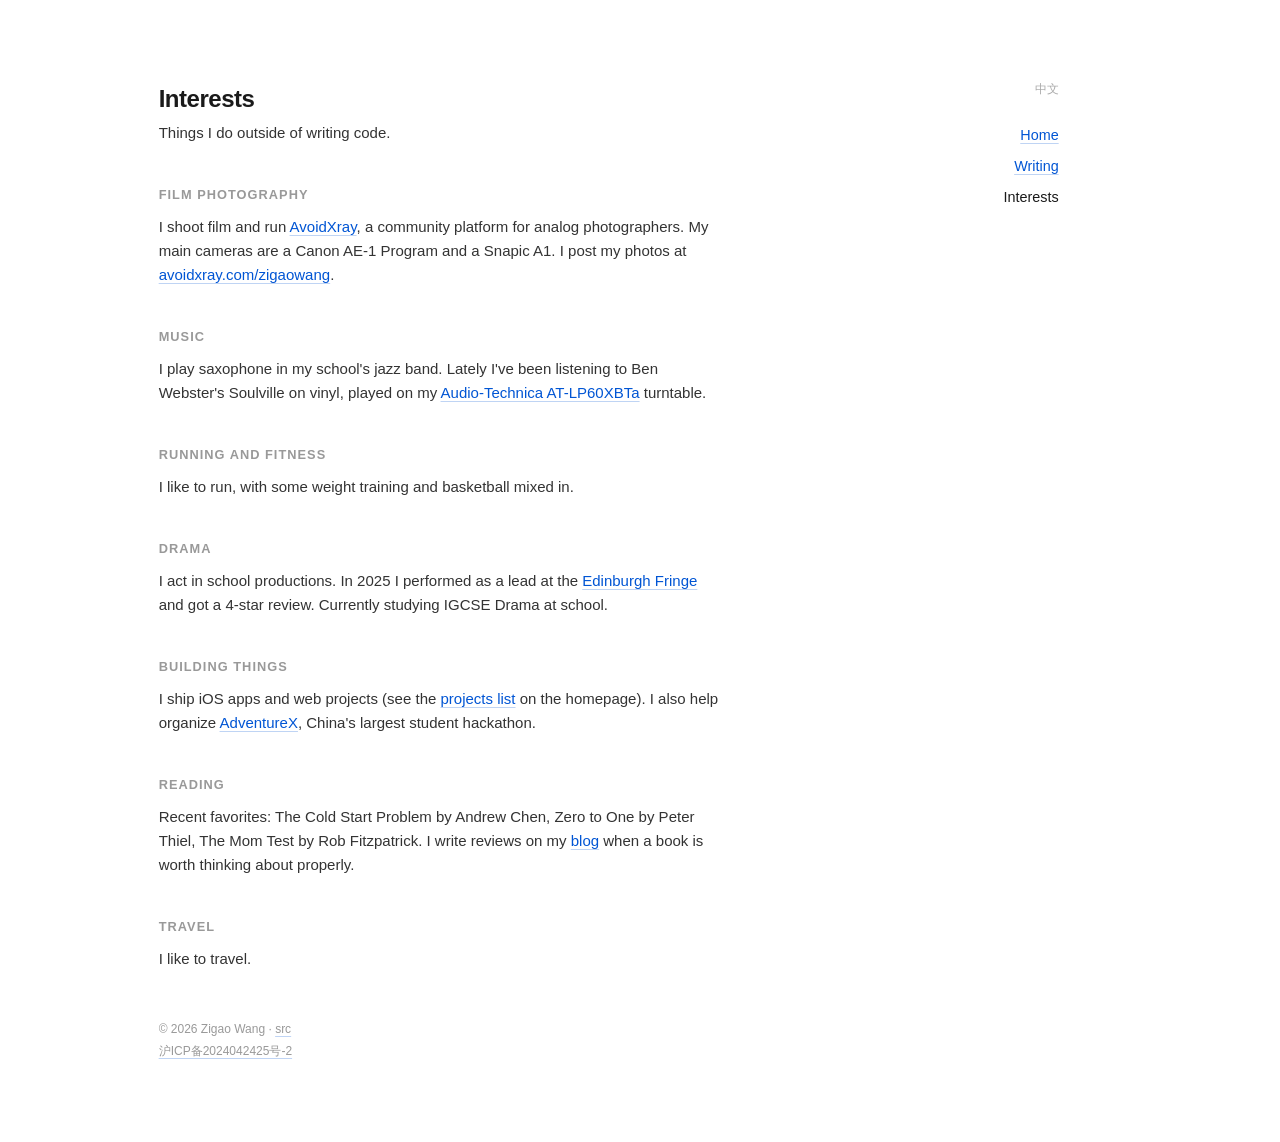
==== interests/index.html @ 8fe4b37e "refactor: directory-based URLs with relative paths" ====
<!DOCTYPE html>
<html lang="en">
<head>
  <meta charset="UTF-8">
  <meta name="viewport" content="width=device-width, initial-scale=1.0">
  <title>Interests — Zigao Wang</title>
  <link rel="icon" type="image/png" href="/favicon/favicon-96x96.png" sizes="96x96">
  <link rel="icon" type="image/svg+xml" href="/favicon/favicon.svg">
  <link rel="shortcut icon" href="/favicon/favicon.ico">
  <link rel="apple-touch-icon" sizes="180x180" href="/favicon/apple-touch-icon.png">
  <link rel="manifest" href="/favicon/site.webmanifest">
  <link rel="stylesheet" href="../styles.css">
  <meta name="description" content="Zigao Wang's interests — film photography, music, running, drama, reading, travel.">
  <script async src="https://www.googletagmanager.com/gtag/js?id=G-WPB8T94YE5"></script>
  <script>
    window.dataLayer = window.dataLayer || [];
    function gtag(){dataLayer.push(arguments);}
    gtag('js', new Date());
    gtag('config', 'G-WPB8T94YE5');
  </script>
</head>
<body>
  <div class="page-layout">
    <main>
      <h1>Interests</h1>

      <p class="bio">Things I do outside of writing code.</p>

      <section>
        <h2>Film photography</h2>
        <p>I shoot film and run <a href="https://avoidxray.com">AvoidXray</a>, a community platform for analog photographers. My main cameras are a Canon AE-1 Program and a Snapic A1. I post my photos at <a href="https://avoidxray.com/zigaowang">avoidxray.com/zigaowang</a>.</p>
      </section>

      <section>
        <h2>Music</h2>
        <p>I play saxophone in my school's jazz band. Lately I've been listening to Ben Webster's Soulville on vinyl, played on my <a href="https://www.audio-technica.com.hk/index.php?op=productdetails&pid=1459&cid=30&sid=52&lang=eng">Audio-Technica AT-LP60XBTa</a> turntable.</p>
      </section>

      <section>
        <h2>Running and fitness</h2>
        <p>I like to run, with some weight training and basketball mixed in.</p>
      </section>

      <section>
        <h2>Drama</h2>
        <p>I act in school productions. In 2025 I performed as a lead at the <a href="https://www.edfringe.com">Edinburgh Fringe</a> and got a 4-star review. Currently studying IGCSE Drama at school.</p>
      </section>

      <section>
        <h2>Building things</h2>
        <p>I ship iOS apps and web projects (see the <a href="../">projects list</a> on the homepage). I also help organize <a href="https://adventure-x.org">AdventureX</a>, China's largest student hackathon.</p>
      </section>

      <section>
        <h2>Reading</h2>
        <p>Recent favorites: The Cold Start Problem by Andrew Chen, Zero to One by Peter Thiel, The Mom Test by Rob Fitzpatrick. I write reviews on my <a href="https://blog.zigao.wang">blog</a> when a book is worth thinking about properly.</p>
      </section>

      <section>
        <h2>Travel</h2>
        <p>I like to travel.</p>
      </section>

      <footer>&copy; 2026 Zigao Wang · <a href="https://github.com/ZigaoWang/zigao.wang_new">src</a><br><a href="https://beian.miit.gov.cn/">沪ICP备2024042425号-2</a></footer>
    </main>

    <aside>
      <div class="lang-toggle"><a href="../zh/interests/">中文</a></div>
      <nav class="elsewhere">
        <a href="../">Home</a>
        <a href="../writing/">Writing</a>
        <a href="../interests/" aria-current="page">Interests</a>
      </nav>
    </aside>
  </div>
</body>
</html>
---- styles.css ----
* {
  margin: 0;
  padding: 0;
  box-sizing: border-box;
}

body {
  font-family: -apple-system, BlinkMacSystemFont, "Segoe UI", Helvetica, Arial, sans-serif;
  font-size: 15px;
  line-height: 1.6;
  color: #1a1a1a;
  background: #fff;
  padding: 5rem 2rem;
}

::selection {
  background: #cde3f7;
}

a {
  color: #0055d4;
  text-decoration: underline;
  text-decoration-color: rgba(0, 85, 212, 0.25);
  text-underline-offset: 2.5px;
  text-decoration-thickness: 1px;
  transition: text-decoration-color 0.15s;
}

a:hover {
  text-decoration-color: currentColor;
}

.page-layout {
  display: grid;
  grid-template-columns: minmax(0, 560px) auto;
  gap: 4rem;
  max-width: 900px;
  margin-left: max(3rem, calc((100vw - 900px) / 3));
}

main {
  min-width: 0;
}

aside {
  text-align: right;
  padding-top: 0;
}

h1 {
  font-size: 1.5rem;
  font-weight: 700;
  margin-bottom: 0.15rem;
  letter-spacing: -0.02em;
}

.pronunciation {
  display: block;
  font-size: 0.78rem;
  font-weight: 400;
  color: #999;
  margin-bottom: 1.4rem;
}

.play-btn {
  background: none;
  border: none;
  cursor: pointer;
  padding: 0;
  vertical-align: middle;
  display: inline-flex;
  align-items: center;
  position: relative;
  top: -1px;
  margin-left: 2px;
}

.play-btn svg {
  width: 15px;
  height: 15px;
  fill: #bbb;
  transition: fill 0.15s;
}

.play-btn:hover svg {
  fill: #555;
}

.profile-img {
  width: 80px;
  height: 80px;
  object-fit: cover;
  margin-bottom: 1rem;
}

.bio {
  margin-bottom: 2.5rem;
  color: #333;
}

section {
  margin-bottom: 2.5rem;
}

section h2 {
  font-size: 0.8rem;
  font-weight: 600;
  text-transform: uppercase;
  letter-spacing: 0.08em;
  color: #999;
  margin-bottom: 0.6rem;
}

section p {
  color: #333;
}

ul {
  list-style: none;
  padding: 0;
}

ul li {
  margin-bottom: 0.35rem;
}

.lang-toggle {
  font-size: 0.78rem;
  margin-bottom: 1.5rem;
}

.lang-toggle a {
  color: #aaa;
  text-decoration: none;
}

.lang-toggle a:hover {
  color: #555;
}

.back-link {
  font-size: 0.78rem;
  margin-bottom: 3.5rem;
}

.back-link a {
  color: #aaa;
  text-decoration: none;
}

.back-link a:hover {
  color: #555;
}

.elsewhere {
  display: flex;
  flex-direction: column;
  gap: 0.5rem;
  font-size: 0.9rem;
}

.elsewhere a[aria-current="page"] {
  color: #1a1a1a;
  text-decoration: none;
  pointer-events: none;
}

.date {
  font-size: 0.78rem;
  color: #999;
}

footer {
  margin-top: 3rem;
  font-size: 0.75rem;
  color: #999;
  line-height: 1.8;
}

footer a {
  color: #999;
}

@media (max-width: 700px) {
  .page-layout {
    grid-template-columns: 1fr;
    gap: 0;
    margin-left: 0;
  }

  aside {
    text-align: left;
    margin-top: 2.5rem;
  }

  .lang-toggle {
    position: absolute;
    top: 2rem;
    right: 1.5rem;
  }

  .elsewhere {
    flex-direction: column;
  }
}
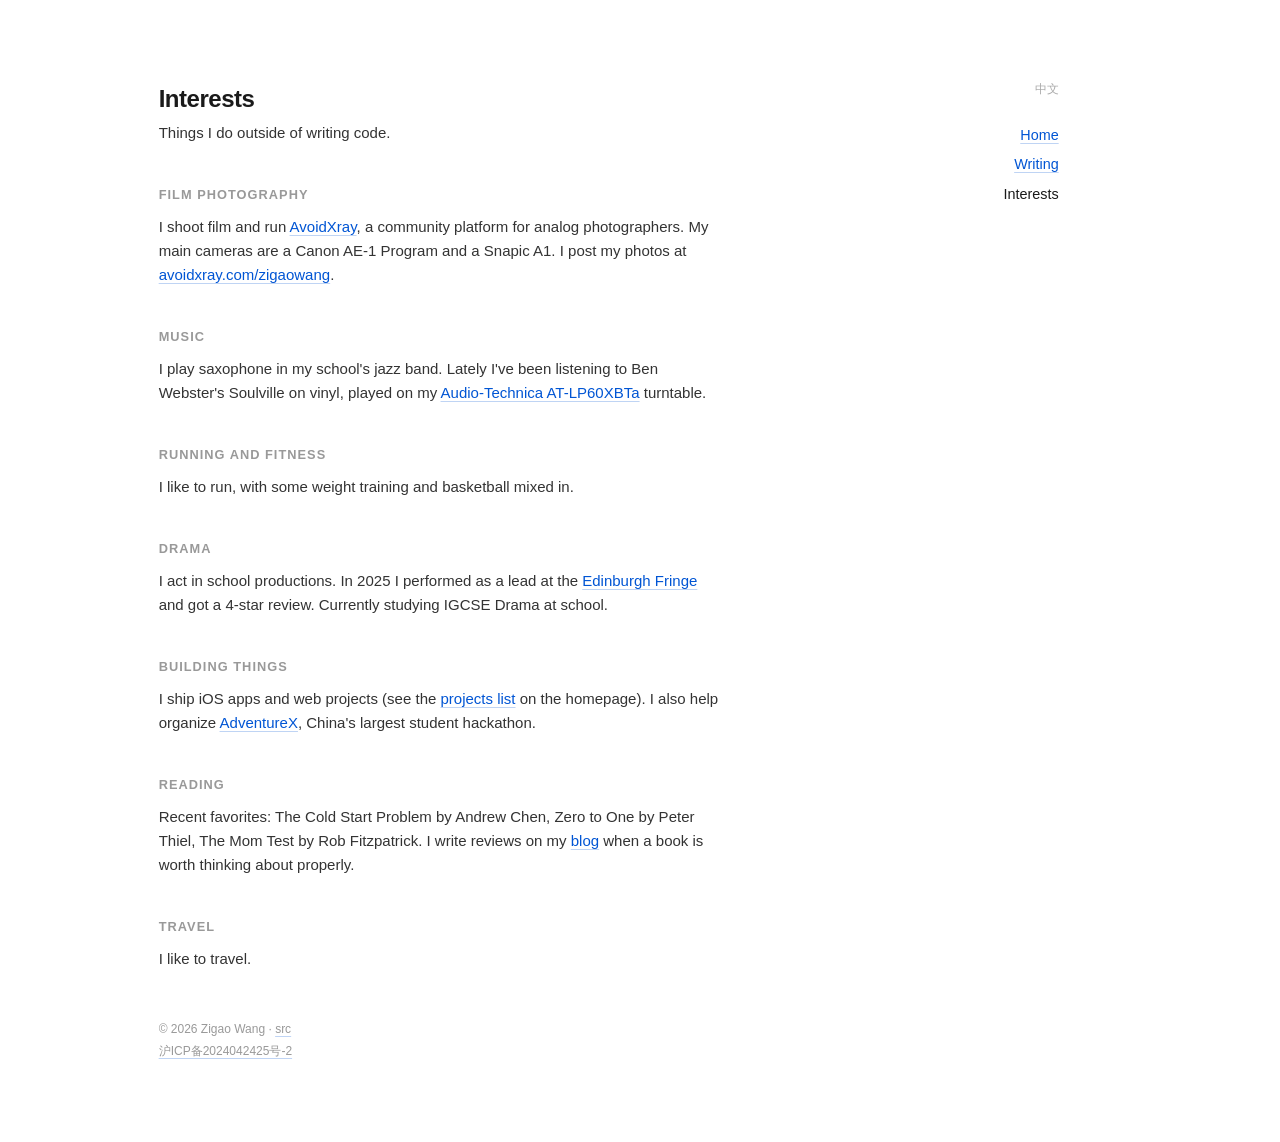
==== commit 1cb16bbd: "feat: update SEO meta tags, add sitemap and robots.txt" ====
--- a/interests/index.html
+++ b/interests/index.html
@@ -10,7 +10,16 @@
   <link rel="apple-touch-icon" sizes="180x180" href="/favicon/apple-touch-icon.png">
   <link rel="manifest" href="/favicon/site.webmanifest">
   <link rel="stylesheet" href="../styles.css">
-  <meta name="description" content="Zigao Wang's interests — film photography, music, running, drama, reading, travel.">
+  <meta name="description" content="Zigao Wang's interests — film photography, saxophone, running, drama, building apps, reading, and travel.">
+  <meta property="og:title" content="Interests — Zigao Wang">
+  <meta property="og:description" content="Film photography, saxophone, running, drama, building apps, reading, and travel.">
+  <meta property="og:url" content="https://zigao.wang/interests/">
+  <meta property="og:type" content="website">
+  <meta name="twitter:card" content="summary">
+  <meta name="twitter:site" content="@zigaow">
+  <link rel="canonical" href="https://zigao.wang/interests/">
+  <link rel="alternate" hreflang="zh" href="https://zigao.wang/zh/interests/">
+  <link rel="alternate" hreflang="en" href="https://zigao.wang/interests/">
   <script async src="https://www.googletagmanager.com/gtag/js?id=G-WPB8T94YE5"></script>
   <script>
     window.dataLayer = window.dataLayer || [];
--- a/styles.css
+++ b/styles.css
@@ -155,8 +155,11 @@
 .elsewhere {
   display: flex;
   flex-direction: column;
-  gap: 0.5rem;
   font-size: 0.9rem;
+}
+
+.elsewhere a {
+  margin-bottom: 0.4rem;
 }
 
 .elsewhere a[aria-current="page"] {
@@ -182,6 +185,10 @@
 }
 
 @media (max-width: 700px) {
+  body {
+    padding: 3rem 1.5rem;
+  }
+
   .page-layout {
     grid-template-columns: 1fr;
     gap: 0;
@@ -190,16 +197,26 @@
 
   aside {
     text-align: left;
-    margin-top: 2.5rem;
+    margin-top: 0;
+    order: -1;
+    margin-bottom: 2rem;
+    display: flex;
+    justify-content: space-between;
+    align-items: baseline;
   }
 
   .lang-toggle {
-    position: absolute;
-    top: 2rem;
-    right: 1.5rem;
+    margin-bottom: 0;
+    order: 1;
   }
 
   .elsewhere {
-    flex-direction: column;
-  }
-}
+    flex-direction: row;
+    flex-wrap: wrap;
+  }
+
+  .elsewhere a {
+    margin-bottom: 0;
+    margin-right: 0.75rem;
+  }
+}
